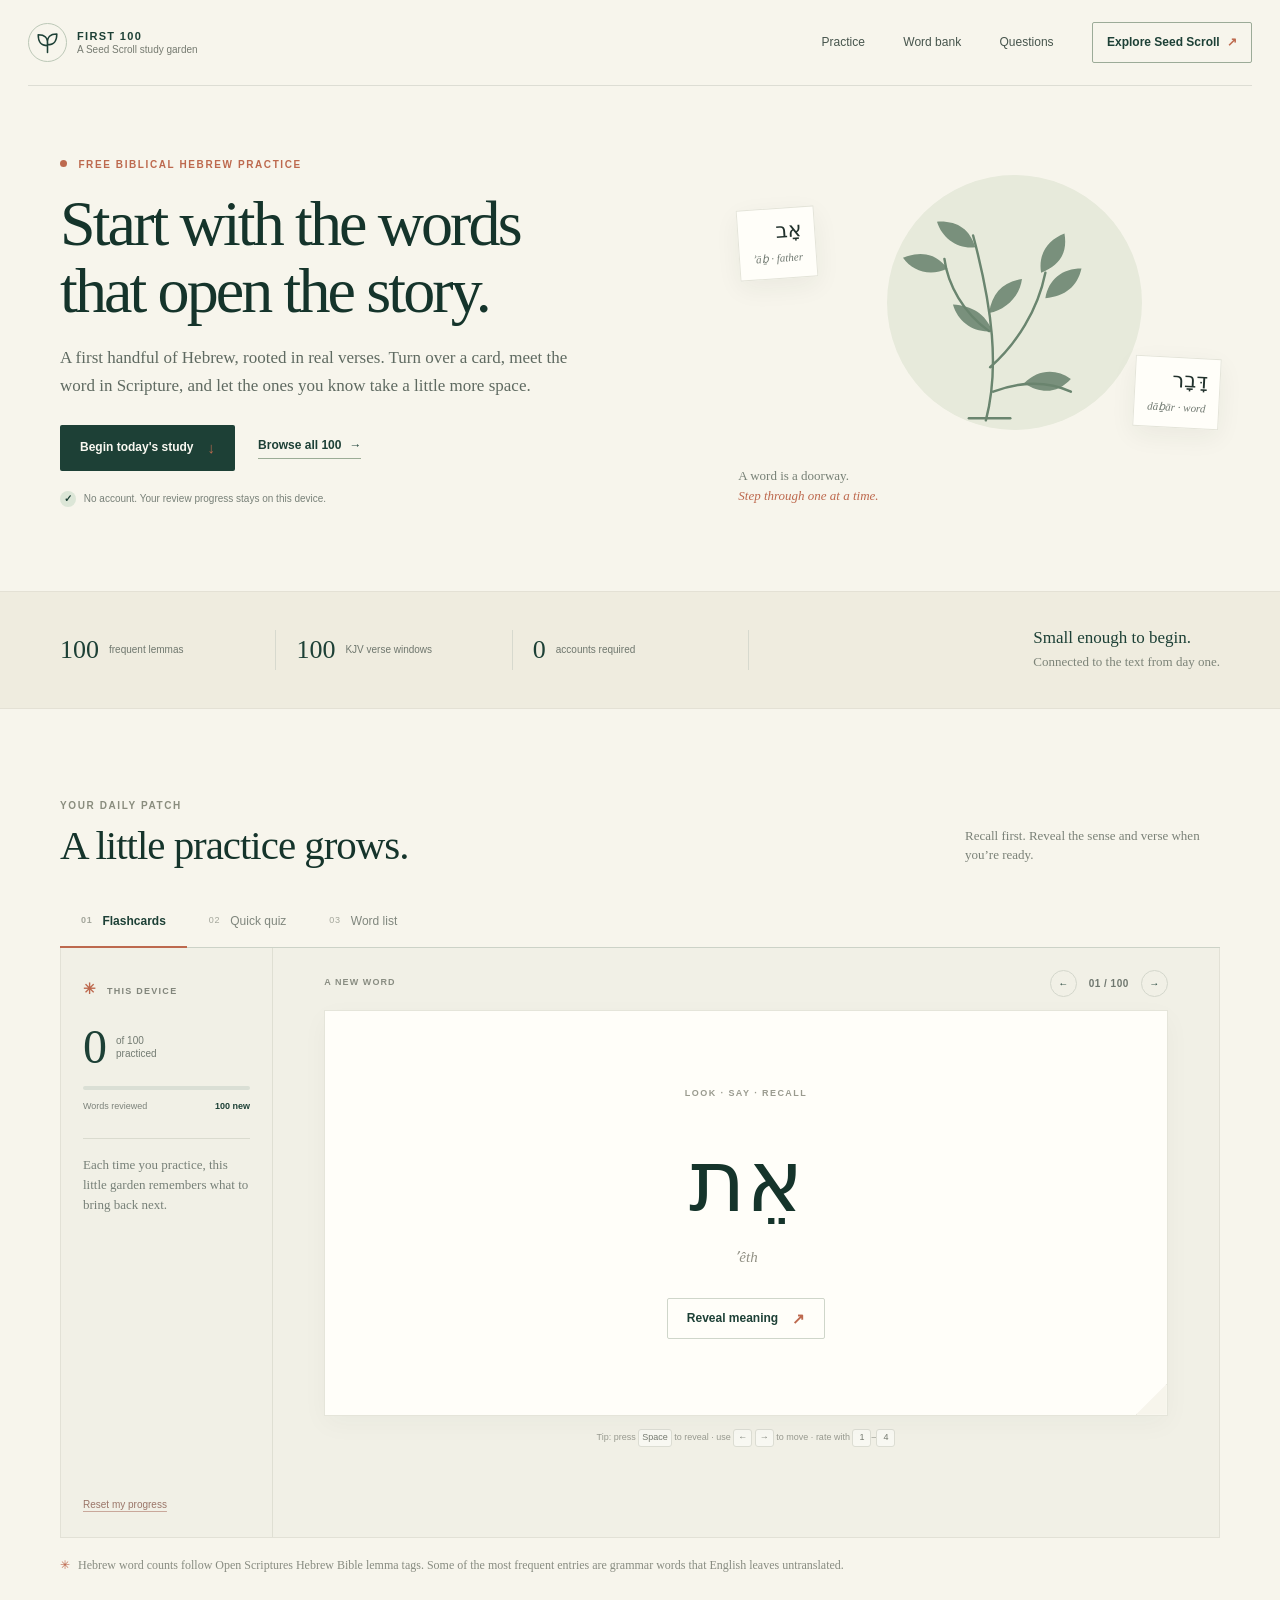
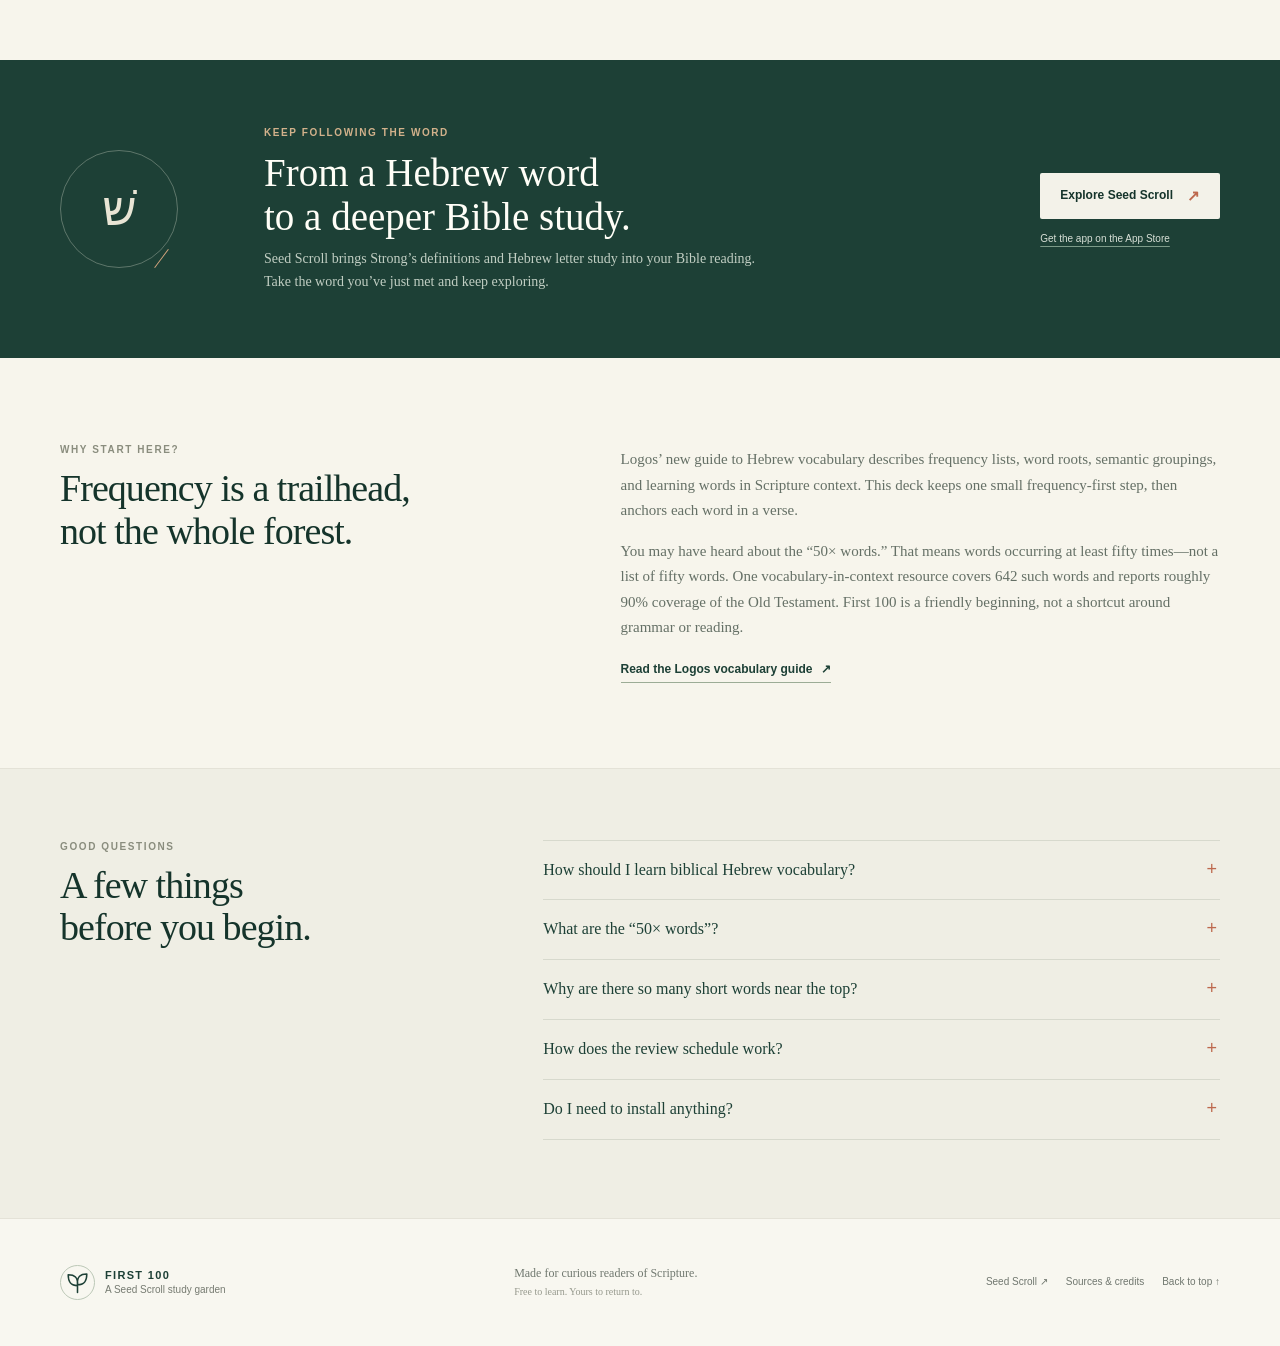
==== site/index.html @ 3b89c695 "Publish First 100 Hebrew vocabulary trainer" ====
<!doctype html>
<html lang="en">
  <head>
    <meta charset="utf-8">
    <meta name="viewport" content="width=device-width, initial-scale=1">
    <meta name="theme-color" content="#f7f5ec">
    <meta name="description" content="Learn the 100 most frequent biblical Hebrew lemmas with pointed Hebrew, transliteration, Strong's numbers, KJV examples, flashcards, and a free spaced-review trainer.">
    <meta property="og:type" content="website">
    <meta property="og:title" content="First 100 — Biblical Hebrew Vocabulary Trainer">
    <meta property="og:description" content="A small, free Hebrew vocabulary deck with real Scripture context and a gentle spaced-review rhythm.">
    <title>First 100 — Free Biblical Hebrew Vocabulary Trainer</title>
    <link rel="canonical" href="https://kristinejvargas-design.github.io/word-garden-hebrew-100/">
    <link rel="icon" href="data:image/svg+xml,%3Csvg xmlns='http://www.w3.org/2000/svg' viewBox='0 0 64 64'%3E%3Crect width='64' height='64' rx='18' fill='%231d4036'/%3E%3Cpath d='M32 49V25m0 8c-13 0-16-8-16-16 11 0 17 4 16 16Zm0 8c13 0 16-8 16-16-11 0-17 4-16 16Z' fill='none' stroke='%23f4ead3' stroke-linecap='round' stroke-linejoin='round' stroke-width='3'/%3E%3C/svg%3E">
    <link rel="stylesheet" href="styles.css">
    <script type="application/ld+json">
      {
        "@context": "https://schema.org",
        "@type": "WebApplication",
        "name": "First 100 Biblical Hebrew Vocabulary Trainer",
        "applicationCategory": "EducationalApplication",
        "operatingSystem": "Any",
        "isAccessibleForFree": true,
        "description": "A free study tool for the 100 most frequent biblical Hebrew lemmas, with flashcards, a quiz, and spaced repetition stored on the learner's device.",
        "offers": { "@type": "Offer", "price": "0", "priceCurrency": "USD" },
        "publisher": { "@type": "Organization", "name": "Seed Scroll", "url": "https://seedscroll.app" }
      }
    </script>
  </head>
  <body>
    <a class="skip-link" href="#practice">Skip to the trainer</a>
    <header class="site-header">
      <a class="brand" href="#top" aria-label="First 100 home">
        <span class="brand-mark" aria-hidden="true">
          <svg viewBox="0 0 40 40" fill="none"><path d="M20 33V17m0 7C10 24 8 18 8 10c8 0 13 3 12 14Zm0-1c10 0 12-6 12-14-8 0-13 3-12 14Z" stroke="currentColor" stroke-width="2" stroke-linecap="round" stroke-linejoin="round"/></svg>
        </span>
        <span class="brand-text"><strong>FIRST 100</strong><small>A Seed Scroll study garden</small></span>
      </a>
      <nav class="main-nav" aria-label="Main navigation">
        <a href="#practice">Practice</a>
        <a href="#wordbank">Word bank</a>
        <a href="#questions">Questions</a>
        <a class="nav-cta" href="https://seedscroll.app/?utm_source=hebrew-word-garden&amp;utm_medium=site&amp;utm_campaign=first-100" target="_blank" rel="noopener">Explore Seed Scroll <span aria-hidden="true">↗</span></a>
      </nav>
      <button class="menu-toggle" type="button" aria-expanded="false" aria-controls="mobile-menu" aria-label="Open menu">
        <span></span><span></span>
      </button>
      <nav class="mobile-menu" id="mobile-menu" aria-label="Mobile navigation" hidden>
        <a href="#practice">Practice</a><a href="#wordbank">Word bank</a><a href="#questions">Questions</a>
        <a href="https://seedscroll.app/?utm_source=hebrew-word-garden&amp;utm_medium=site&amp;utm_campaign=first-100" target="_blank" rel="noopener">Explore Seed Scroll ↗</a>
      </nav>
    </header>

    <main id="top">
      <section class="hero page-wrap" aria-labelledby="hero-title">
        <div class="hero-copy">
          <p class="eyebrow"><span class="eyebrow-dot"></span> FREE BIBLICAL HEBREW PRACTICE</p>
          <h1 id="hero-title">Start with the words<br class="desktop-break"> that open the story.</h1>
          <p class="hero-intro">A first handful of Hebrew, rooted in real verses. Turn over a card, meet the word in Scripture, and let the ones you know take a little more space.</p>
          <div class="hero-actions">
            <a class="button button-dark" href="#practice" id="start-practice">Begin today's study <span aria-hidden="true">↓</span></a>
            <a class="text-link" href="#wordbank">Browse all 100 <span aria-hidden="true">→</span></a>
          </div>
          <p class="local-note"><span class="local-check" aria-hidden="true">✓</span> No account. Your review progress stays on this device.</p>
        </div>
        <div class="hero-art" aria-hidden="true">
          <div class="art-sun"></div>
          <svg class="branch-svg" viewBox="0 0 240 250" fill="none">
            <path d="M117 227C130 177 123 121 105 53M121 177C146 155 166 123 173 88M120 143C96 126 81 99 78 75M124 200C149 190 176 190 197 200" stroke="currentColor" stroke-width="2.3" stroke-linecap="round"/>
            <path d="M107 64C91 66 76 56 71 40c19-1 31 7 36 24Zm-26 20c-16 8-33 3-42-10 17-7 31-4 42 10Zm39 42c16-3 29-16 31-32-18 3-28 13-31 32Zm49-38c-3-17 6-31 22-37 3 18-4 30-22 37Zm4 24c3-18 16-28 34-28-4 17-15 26-34 28Zm-50 31c-17 2-32-8-37-25 18 1 31 9 37 25Zm30 49c13-13 30-14 44-4-12 13-27 15-44 4Z" fill="currentColor" opacity=".88"/>
            <path d="M101 225h39" stroke="currentColor" stroke-width="2.3" stroke-linecap="round"/>
          </svg>
          <div class="art-word art-word-one"><span>אָב</span><small>ʾāḇ · father</small></div>
          <div class="art-word art-word-two"><span>דָּבָר</span><small>dāḇār · word</small></div>
          <div class="art-caption">A word is a doorway.<br><em>Step through one at a time.</em></div>
        </div>
      </section>

      <section class="promise-strip" aria-label="About this study set">
        <div class="promise-inner page-wrap">
          <div><strong>100</strong><span>frequent lemmas</span></div>
          <div><strong>100</strong><span>KJV verse windows</span></div>
          <div><strong>0</strong><span>accounts required</span></div>
          <p>Small enough to begin.<br><span>Connected to the text from day one.</span></p>
        </div>
      </section>

      <section class="practice-section page-wrap" id="practice" aria-labelledby="practice-heading">
        <div class="section-heading">
          <div>
            <p class="eyebrow eyebrow-muted">YOUR DAILY PATCH</p>
            <h2 id="practice-heading">A little practice grows.</h2>
          </div>
          <p class="section-aside">Recall first. Reveal the sense and verse when you’re ready.</p>
        </div>

        <div class="mode-tabs" id="wordbank" role="tablist" aria-label="Choose a practice mode">
          <button class="mode-tab is-active" id="tab-cards" type="button" role="tab" aria-selected="true" aria-controls="cards-view" data-view="cards-view"><span class="tab-number">01</span> Flashcards</button>
          <button class="mode-tab" id="tab-quiz" type="button" role="tab" aria-selected="false" aria-controls="quiz-view" data-view="quiz-view"><span class="tab-number">02</span> Quick quiz</button>
          <button class="mode-tab" id="tab-list" type="button" role="tab" aria-selected="false" aria-controls="list-view" data-view="list-view"><span class="tab-number">03</span> Word list</button>
        </div>

        <div class="practice-layout">
          <aside class="progress-rail" aria-label="Your study progress">
            <div class="rail-label"><span class="rail-icon" aria-hidden="true">✳</span> THIS DEVICE</div>
            <div class="progress-number"><strong id="known-count">0</strong><span>of 100<br>practiced</span></div>
            <div class="progress-track" role="progressbar" aria-label="Words practiced" aria-valuemin="0" aria-valuemax="100" aria-valuenow="0" id="progress-track"><span id="progress-fill"></span></div>
            <div class="progress-details"><span>Words reviewed</span><strong id="due-count">100 new</strong></div>
            <div class="rail-rule"></div>
            <p class="rail-copy">Each time you practice, this little garden remembers what to bring back next.</p>
            <button class="reset-link" id="reset-progress" type="button">Reset my progress</button>
          </aside>

          <div class="practice-content">
            <section id="cards-view" class="practice-view" role="tabpanel" aria-labelledby="tab-cards">
              <div class="card-topline">
                <span id="deck-label">YOUR FIRST WORD</span>
                <div class="card-pager"><button id="card-prev" type="button" aria-label="Previous word">←</button><span id="card-position">01 / 100</span><button id="card-next" type="button" aria-label="Next word">→</button></div>
              </div>
              <article class="flash-card" id="flash-card" aria-live="polite">
                <div class="card-front" id="card-front">
                  <p class="card-instruction">LOOK · SAY · RECALL</p>
                  <p class="hebrew-word" id="card-hebrew" lang="he" dir="rtl">אָב</p>
                  <p class="transliteration" id="card-transliteration">ʾāḇ</p>
                  <button class="button button-cream" id="reveal-card" type="button">Reveal meaning <span aria-hidden="true">↗</span></button>
                </div>
                <div class="card-back" id="card-back" hidden>
                  <p class="card-instruction">THE WORD IN A VERSE</p>
                  <p class="card-gloss" id="card-gloss"></p>
                  <div class="strong-line"><span id="card-strong"></span><span id="card-frequency"></span></div>
                  <blockquote class="verse-quote"><p id="card-verse"></p><cite id="card-reference"></cite></blockquote>
                  <a class="seed-link" id="word-seed-link" href="https://seedscroll.app/" target="_blank" rel="noopener">Study this word deeper in Seed Scroll <span aria-hidden="true">↗</span></a>
                </div>
                <span class="card-corner" aria-hidden="true"></span>
              </article>
              <div class="rating-row" id="rating-row" hidden aria-label="How well did you remember this word?">
                <button class="rating-button rating-again" type="button" data-rating="again"><strong>Again</strong><span>1 minute</span></button>
                <button class="rating-button" type="button" data-rating="hard"><strong>Hard</strong><span>1 day</span></button>
                <button class="rating-button" type="button" data-rating="good"><strong>Good</strong><span>3 days</span></button>
                <button class="rating-button rating-easy" type="button" data-rating="easy"><strong>Easy</strong><span>5 days</span></button>
              </div>
              <p class="keyboard-note">Tip: press <kbd>Space</kbd> to reveal · use <kbd>←</kbd> <kbd>→</kbd> to move · rate with <kbd>1</kbd>–<kbd>4</kbd></p>
            </section>

            <section id="quiz-view" class="practice-view quiz-view" role="tabpanel" aria-labelledby="tab-quiz" hidden>
              <div class="quiz-head"><p class="card-instruction">QUICK RECALL</p><span id="quiz-score">0 correct</span></div>
              <p class="quiz-prompt-label">Which Hebrew word matches?</p>
              <h3 class="quiz-prompt" id="quiz-prompt">Ready when you are.</h3>
              <div class="quiz-choices" id="quiz-choices"></div>
              <p class="quiz-feedback" id="quiz-feedback" aria-live="polite">Choose the Hebrew word that best matches the gloss.</p>
              <button class="button button-dark" id="next-question" type="button">Start the quiz <span aria-hidden="true">→</span></button>
            </section>

            <section id="list-view" class="practice-view list-view" role="tabpanel" aria-labelledby="tab-list" hidden>
              <div class="list-heading"><div><p class="card-instruction">THE WHOLE PATCH</p><h3>100 words, in order.</h3></div><span id="list-result-count">100 words</span></div>
              <label class="search-box"><span aria-hidden="true">⌕</span><span class="sr-only">Search words</span><input id="word-search" type="search" placeholder="Search Hebrew, transliteration, gloss, Strong’s…" autocomplete="off"></label>
              <div class="word-table-wrap"><table class="word-table"><thead><tr><th scope="col">#</th><th scope="col">Hebrew</th><th scope="col">Transliteration</th><th scope="col">Gloss</th><th scope="col">Count</th><th scope="col"><span class="sr-only">Study link</span></th></tr></thead><tbody id="word-rows"></tbody></table></div>
              <p class="table-note">Counts group pointed forms under their Strong’s lemma; attached Hebrew prefixes stay with the base word.</p>
            </section>
          </div>
        </div>
        <p class="notice-line"><span aria-hidden="true">✳</span> Hebrew word counts follow Open Scriptures Hebrew Bible lemma tags. Some of the most frequent entries are grammar words that English leaves untranslated.</p>
      </section>

      <section class="seed-bridge" aria-labelledby="seed-heading">
        <div class="seed-bridge-inner page-wrap">
          <div class="seed-bridge-mark" aria-hidden="true"><span>שׁ</span><i></i></div>
          <div class="seed-bridge-copy"><p class="eyebrow eyebrow-light">KEEP FOLLOWING THE WORD</p><h2 id="seed-heading">From a Hebrew word<br>to a deeper Bible study.</h2><p>Seed Scroll brings Strong’s definitions and Hebrew letter study into your Bible reading. Take the word you’ve just met and keep exploring.</p></div>
          <div class="seed-bridge-actions"><a class="button button-light" href="https://seedscroll.app/?utm_source=hebrew-word-garden&amp;utm_medium=bridge&amp;utm_campaign=first-100" target="_blank" rel="noopener">Explore Seed Scroll <span aria-hidden="true">↗</span></a><a class="store-link" href="https://apps.apple.com/us/app/seed-scroll-bible-study/id6759810895" target="_blank" rel="noopener">Get the app on the App Store</a></div>
        </div>
      </section>

      <section class="method-section page-wrap" aria-labelledby="method-heading">
        <div class="method-title"><p class="eyebrow eyebrow-muted">WHY START HERE?</p><h2 id="method-heading">Frequency is a trailhead,<br>not the whole forest.</h2></div>
        <div class="method-copy"><p>Logos’ new guide to Hebrew vocabulary describes frequency lists, word roots, semantic groupings, and learning words in Scripture context. This deck keeps one small frequency-first step, then anchors each word in a verse.</p><p>You may have heard about the “50× words.” That means words occurring at least fifty times—not a list of fifty words. One vocabulary-in-context resource covers 642 such words and reports roughly 90% coverage of the Old Testament. First 100 is a friendly beginning, not a shortcut around grammar or reading.</p><a class="text-link" href="https://www.logos.com/grow/nook-hebrew-vocabulary-books/" target="_blank" rel="noopener">Read the Logos vocabulary guide <span aria-hidden="true">↗</span></a></div>
      </section>

      <section class="faq-section" id="questions" aria-labelledby="faq-heading">
        <div class="page-wrap faq-inner">
          <div class="faq-intro"><p class="eyebrow eyebrow-muted">GOOD QUESTIONS</p><h2 id="faq-heading">A few things<br>before you begin.</h2></div>
          <div class="faq-list">
            <details><summary>How should I learn biblical Hebrew vocabulary?</summary><p>Use active recall: look at the pointed Hebrew, try to remember the meaning, then reveal it. Short, regular sessions and spaced review help words stick. Seeing a word in a verse also gives the gloss a place to live.</p></details>
            <details><summary>What are the “50× words”?</summary><p>It’s a frequency threshold: words appearing at least 50 times in the Hebrew Bible. Logos’ guide describes a vocabulary-in-context resource with 642 non-proper-name words at that threshold and reports about 90% coverage. This 100-word starter set is not the same list or coverage claim.</p></details>
            <details><summary>Why are there so many short words near the top?</summary><p>High-frequency lists include particles, pronouns, and conjunctions. Some Hebrew words have no single English equivalent, and Hebrew can attach short prefixes to a word. We group those forms with their base Strong’s lemma so the study set stays useful for reading.</p></details>
            <details><summary>How does the review schedule work?</summary><p>After revealing a card, choose Again, Hard, Good, or Easy. The next review is scheduled a little later each time. Your schedule is saved in this browser on this device; it is not sent to an account.</p></details>
            <details><summary>Do I need to install anything?</summary><p>No. The trainer runs in your browser and is free to use. A stable internet connection is needed the first time to load the vocabulary file; review progress stays local in your browser storage.</p></details>
          </div>
        </div>
      </section>
    </main>

    <footer class="site-footer">
      <div class="footer-inner page-wrap">
        <a class="brand footer-brand" href="#top"><span class="brand-mark" aria-hidden="true"><svg viewBox="0 0 40 40" fill="none"><path d="M20 33V17m0 7C10 24 8 18 8 10c8 0 13 3 12 14Zm0-1c10 0 12-6 12-14-8 0-13 3-12 14Z" stroke="currentColor" stroke-width="2" stroke-linecap="round" stroke-linejoin="round"/></svg></span><span class="brand-text"><strong>FIRST 100</strong><small>A Seed Scroll study garden</small></span></a>
        <p>Made for curious readers of Scripture.<br><span>Free to learn. Yours to return to.</span></p>
        <div class="footer-links"><a href="https://seedscroll.app/" target="_blank" rel="noopener">Seed Scroll ↗</a><a href="THIRD-PARTY-NOTICES.md">Sources &amp; credits</a><a href="#top">Back to top ↑</a></div>
      </div>
    </footer>
    <div class="sr-only" id="announcer" aria-live="polite"></div>
    <script src="app.js" defer></script>
  </body>
</html>
---- site/styles.css ----
:root {
  color-scheme: light;
  --paper: #f7f5ec;
  --paper-deep: #efecdf;
  --white: #fffef9;
  --ink: #21312c;
  --muted: #69736b;
  --forest: #1d4036;
  --forest-dark: #15342b;
  --sage: #dce6d7;
  --sage-deep: #b9cbb6;
  --clay: #bd694e;
  --line: #dcded2;
  --gold: #c99f56;
  --serif: Georgia, "Times New Roman", serif;
  --sans: -apple-system, BlinkMacSystemFont, "Segoe UI", sans-serif;
  --hebrew: "Noto Sans Hebrew", "Times New Roman", serif;
  --page-width: 1160px;
}

* { box-sizing: border-box; }
html { scroll-behavior: smooth; scroll-padding-top: 92px; }
body { margin: 0; background: var(--paper); color: var(--ink); font-family: var(--sans); font-size: 16px; line-height: 1.55; -webkit-font-smoothing: antialiased; }
button, input { font: inherit; }
button, a { -webkit-tap-highlight-color: transparent; }
a { color: inherit; }
button:focus-visible, a:focus-visible, input:focus-visible, summary:focus-visible { outline: 3px solid #b77b44; outline-offset: 3px; }
.page-wrap { width: min(var(--page-width), calc(100% - 56px)); margin-inline: auto; }
.sr-only { position: absolute; width: 1px; height: 1px; padding: 0; margin: -1px; overflow: hidden; clip: rect(0, 0, 0, 0); white-space: nowrap; border: 0; }
.skip-link { position: fixed; z-index: 20; top: 10px; left: 10px; transform: translateY(-150%); background: var(--forest); color: white; padding: 10px 14px; border-radius: 4px; }
.skip-link:focus { transform: translateY(0); }

.site-header { position: relative; z-index: 5; min-height: 86px; width: min(1320px, calc(100% - 56px)); margin-inline: auto; display: flex; align-items: center; justify-content: space-between; border-bottom: 1px solid rgba(33,49,44,.12); }
.brand { display: inline-flex; align-items: center; gap: 10px; text-decoration: none; }
.brand-mark { width: 39px; height: 39px; display: grid; place-items: center; border: 1px solid #bcc8b7; color: var(--forest); border-radius: 50%; }
.brand-mark svg { width: 31px; height: 31px; }
.brand-text { display: grid; gap: 0; line-height: 1.3; }
.brand-text strong { color: var(--forest); letter-spacing: .12em; font-size: 11px; }
.brand-text small { color: #767b71; font-size: 10px; }
.main-nav { display: flex; align-items: center; gap: clamp(18px, 3vw, 39px); }
.main-nav a { color: #47554d; font-size: 12px; text-decoration: none; }
.main-nav a:hover, .footer-links a:hover { color: var(--clay); }
.main-nav .nav-cta { color: var(--forest); border: 1px solid #9cab98; padding: 10px 14px; border-radius: 2px; font-weight: 600; }
.main-nav .nav-cta span { color: var(--clay); margin-left: 4px; }
.menu-toggle, .mobile-menu { display: none; }

.hero { min-height: 505px; display: grid; grid-template-columns: 1.08fr .92fr; align-items: center; gap: 34px; padding-block: 56px 68px; }
.hero-copy { max-width: 600px; padding-block: 10px; }
.eyebrow { margin: 0 0 19px; color: var(--clay); font-size: 10px; font-weight: 700; letter-spacing: .16em; line-height: 1.4; }
.eyebrow-dot { width: 7px; height: 7px; display: inline-block; margin-right: 7px; border-radius: 50%; background: var(--clay); vertical-align: 1px; }
h1, h2, h3, p { margin-top: 0; }
.hero h1 { max-width: 660px; margin: 0 0 19px; color: var(--forest-dark); font-family: var(--serif); font-size: clamp(43px, 5vw, 64px); font-weight: 400; letter-spacing: -.045em; line-height: 1.04; }
.hero-intro { max-width: 510px; margin-bottom: 25px; color: #5f6a61; font-family: var(--serif); font-size: 17px; line-height: 1.65; }
.hero-actions { display: flex; align-items: center; gap: 23px; }
.button { min-height: 46px; display: inline-flex; align-items: center; justify-content: center; gap: 14px; padding: 0 19px; border: 1px solid transparent; border-radius: 2px; text-decoration: none; cursor: pointer; font-size: 12px; font-weight: 650; transition: background-color 150ms ease, color 150ms ease, border-color 150ms ease, transform 150ms ease; }
.button:hover { transform: translateY(-1px); }
.button-dark { color: #f9f8f1; background: var(--forest); }
.button-dark:hover { background: #285647; }
.button-cream { min-height: 41px; color: var(--forest); background: var(--white); border-color: #cfd6ca; }
.button-cream:hover { background: #f2f4ec; }
.button-light { color: var(--forest-dark); background: #f3f2e9; }
.button-light:hover { background: #fffef8; }
.button span { color: var(--clay); font-size: 15px; }
.text-link { display: inline-flex; align-items: center; gap: 8px; color: var(--forest); font-size: 12px; font-weight: 650; text-decoration: none; border-bottom: 1px solid #9cac96; padding-bottom: 3px; }
.text-link:hover { color: var(--clay); border-color: var(--clay); }
.local-note { margin: 20px 0 0; color: #788078; font-size: 10px; }
.local-check { display: inline-grid; width: 16px; height: 16px; place-items: center; margin-right: 5px; border-radius: 50%; background: #dce6d7; color: var(--forest); font-size: 10px; font-weight: 800; }
.hero-art { position: relative; min-height: 354px; isolation: isolate; display: grid; place-items: center; color: #6a856f; }
.art-sun { position: absolute; z-index: -1; top: 19px; right: 15%; width: 255px; height: 255px; border-radius: 50%; background: #e7eadb; }
.branch-svg { position: absolute; top: 21px; left: 50%; width: 255px; height: 270px; transform: translateX(-39%); }
.art-word { position: absolute; z-index: 1; padding: 9px 13px 8px; color: var(--ink); background: var(--white); border: 1px solid #e4e4d9; box-shadow: 0 8px 26px rgba(34,52,42,.06); }
.art-word span { display: block; direction: rtl; font-family: var(--hebrew); font-size: 21px; line-height: 1.3; }
.art-word small { color: #707971; font-family: var(--serif); font-size: 11px; font-style: italic; }
.art-word-one { top: 52px; left: 7%; transform: rotate(-4deg); }
.art-word-two { right: 0; bottom: 81px; transform: rotate(3deg); }
.art-caption { position: absolute; bottom: 3px; left: 7%; color: #778076; font-family: var(--serif); font-size: 13px; line-height: 1.55; }
.art-caption em { color: var(--clay); }

.promise-strip { background: var(--paper-deep); border-block: 1px solid #e4e1d5; }
.promise-inner { min-height: 116px; display: grid; grid-template-columns: repeat(3, minmax(110px, .6fr)) 1.25fr; align-items: center; gap: 20px; }
.promise-inner > div { display: flex; align-items: center; gap: 10px; border-right: 1px solid #d7d9ce; }
.promise-inner > div strong { color: var(--forest); font-family: var(--serif); font-size: 26px; font-weight: 400; }
.promise-inner > div span { max-width: 88px; color: #6f776e; font-size: 10px; line-height: 1.3; }
.promise-inner > p { margin: 0; justify-self: end; color: var(--forest); font-family: var(--serif); font-size: 17px; line-height: 1.35; }
.promise-inner > p span { color: #7c8378; font-size: 13px; }

.practice-section { padding-block: 90px 86px; scroll-margin-top: 24px; }
.section-heading { display: flex; align-items: end; justify-content: space-between; gap: 24px; margin-bottom: 27px; }
.eyebrow-muted { margin-bottom: 10px; color: #8a8d7e; }
.section-heading h2, .method-title h2, .faq-intro h2 { margin: 0; color: var(--forest-dark); font-family: var(--serif); font-size: clamp(30px, 3.2vw, 41px); font-weight: 400; letter-spacing: -.025em; line-height: 1.12; }
.section-aside { max-width: 255px; margin-bottom: 4px; color: #7a8177; font-family: var(--serif); font-size: 13px; line-height: 1.5; }
.mode-tabs { display: flex; gap: 1px; border-bottom: 1px solid #ccd2c7; }
.mode-tab { position: relative; min-height: 51px; display: inline-flex; align-items: center; gap: 10px; padding: 0 21px; border: 0; background: transparent; color: #80877e; cursor: pointer; font-size: 12px; }
.mode-tab::after { position: absolute; right: 0; bottom: -1px; left: 0; height: 2px; content: ""; background: transparent; }
.mode-tab:hover { color: var(--forest); }
.mode-tab.is-active { color: var(--forest); font-weight: 700; }
.mode-tab.is-active::after { background: var(--clay); }
.tab-number { color: #a3a69b; font-size: 9px; letter-spacing: .08em; }
.practice-layout { min-height: 590px; display: grid; grid-template-columns: 212px 1fr; background: #f1f0e6; border: 1px solid #e2e1d6; border-top: 0; }
.progress-rail { display: flex; flex-direction: column; align-items: flex-start; padding: 29px 22px 24px; border-right: 1px solid #dfdfd3; }
.rail-label { color: #82867c; font-size: 9px; font-weight: 700; letter-spacing: .14em; }
.rail-icon { margin-right: 6px; color: var(--clay); font-size: 15px; }
.progress-number { display: flex; align-items: center; gap: 9px; margin: 23px 0 15px; }
.progress-number strong { color: var(--forest); font-family: var(--serif); font-size: 48px; font-weight: 400; line-height: 1; }
.progress-number span { color: #737b72; font-size: 10px; line-height: 1.35; }
.progress-track { width: 100%; height: 4px; overflow: hidden; border-radius: 4px; background: #dadfd5; }
.progress-track span { width: 0; height: 100%; display: block; background: var(--clay); transition: width 250ms ease; }
.progress-details { width: 100%; display: flex; justify-content: space-between; gap: 6px; margin-top: 10px; color: #7c827a; font-size: 9px; }
.progress-details strong { color: var(--forest); font-size: 9px; font-weight: 650; }
.rail-rule { width: 100%; margin: 24px 0 16px; border-top: 1px solid #dadbcf; }
.rail-copy { margin: 0 0 20px; color: #778078; font-family: var(--serif); font-size: 13px; line-height: 1.55; }
.reset-link { margin-top: auto; padding: 0; border: 0; background: none; color: #9a7568; cursor: pointer; font-size: 10px; text-decoration: underline; text-decoration-color: #c9a89b; text-underline-offset: 3px; }
.reset-link:hover { color: #804c3c; }
.practice-content { min-width: 0; padding: 22px clamp(20px, 4vw, 52px) 31px; }
.card-topline { display: flex; align-items: center; justify-content: space-between; margin-bottom: 13px; color: #898d82; font-size: 9px; font-weight: 700; letter-spacing: .12em; }
.card-pager { display: flex; align-items: center; gap: 12px; color: #6f776f; font-size: 10px; letter-spacing: .05em; }
.card-pager button { width: 27px; height: 27px; border: 1px solid #d4d7cc; border-radius: 50%; background: transparent; color: var(--forest); cursor: pointer; }
.card-pager button:hover { background: var(--white); }
.flash-card { position: relative; min-height: 406px; overflow: hidden; display: grid; place-items: center; background: var(--white); border: 1px solid #e5e5da; box-shadow: 0 8px 25px rgba(42,53,43,.035); }
.card-front, .card-back { width: 100%; padding: 35px clamp(18px, 4vw, 54px); text-align: center; }
.card-front { display: grid; justify-items: center; align-content: center; min-height: 404px; }
.card-instruction { margin: 0 0 21px; color: #9a9b8f; font-size: 9px; font-weight: 700; letter-spacing: .16em; }
.hebrew-word { margin: 0 0 4px; color: var(--forest-dark); font-family: var(--hebrew); font-size: clamp(58px, 8vw, 86px); font-weight: 400; line-height: 1.4; }
.transliteration { margin: 0 0 28px; color: #929185; font-family: var(--serif); font-size: 15px; font-style: italic; }
.card-corner { position: absolute; right: 0; bottom: 0; width: 31px; height: 31px; border-top: 1px solid #e5e5da; border-left: 1px solid #e5e5da; background: var(--paper); clip-path: polygon(100% 0, 100% 100%, 0 100%); }
.card-back { max-width: 700px; margin-inline: auto; }
.card-back .card-instruction { margin-bottom: 8px; }
.card-gloss { max-width: 610px; margin: 0 auto 10px; color: var(--forest); font-family: var(--serif); font-size: clamp(22px, 2.5vw, 29px); line-height: 1.35; }
.strong-line { display: flex; align-items: center; justify-content: center; gap: 8px 14px; flex-wrap: wrap; margin-bottom: 18px; color: #868a80; font-size: 9px; }
.strong-line span:first-child { padding: 3px 8px; border-radius: 12px; color: var(--forest); background: #ebeee5; font-weight: 700; letter-spacing: .04em; }
.verse-quote { max-width: 560px; margin: 0 auto 16px; padding: 12px 17px 11px; border-left: 2px solid #c9a064; background: #f8f7f0; text-align: left; }
.verse-quote p { margin: 0 0 5px; color: #58645a; font-family: var(--serif); font-size: 13px; line-height: 1.55; }
.verse-quote cite { color: #8b8e82; font-size: 9px; font-style: normal; letter-spacing: .05em; text-transform: uppercase; }
.seed-link { display: inline-flex; align-items: center; gap: 7px; color: var(--forest); font-size: 10px; font-weight: 700; text-decoration-color: #9dab95; text-underline-offset: 4px; }
.seed-link span { color: var(--clay); font-size: 13px; }
.rating-row { display: grid; grid-template-columns: repeat(4, 1fr); gap: 8px; margin-top: 11px; }
.rating-button { min-height: 50px; display: flex; flex-direction: column; align-items: center; justify-content: center; gap: 0; border: 1px solid #d7dbd0; background: #f9f8f0; color: var(--forest); cursor: pointer; }
.rating-button:hover { background: white; border-color: #97ac99; }
.rating-button strong { font-size: 11px; }
.rating-button span { color: #82877c; font-size: 8px; }
.rating-again strong { color: #a45942; }
.rating-easy { border-color: #a9b8a4; }
.keyboard-note { margin: 13px 0 0; color: #989a90; text-align: center; font-size: 9px; }
kbd { display: inline-block; min-width: 19px; padding: 1px 3px; border: 1px solid #dcddd3; border-radius: 3px; background: #f8f8f2; color: #767b71; font: inherit; text-align: center; }
.practice-view[hidden], [hidden] { display: none !important; }
.notice-line { margin: 18px 0 0; color: #888c81; font-family: var(--serif); font-size: 12px; }
.notice-line span { margin-right: 5px; color: var(--clay); }

.quiz-view, .list-view { min-height: 520px; padding-top: 25px; }
.quiz-head, .list-heading { display: flex; align-items: center; justify-content: space-between; }
.quiz-head .card-instruction, .list-heading .card-instruction { margin: 0; }
.quiz-head > span, .list-heading > span { color: #8d9085; font-size: 10px; }
.quiz-prompt-label { margin: 44px 0 4px; color: #8e9186; font-size: 10px; text-align: center; }
.quiz-prompt { margin: 0 0 27px; color: var(--forest); font-family: var(--serif); font-size: clamp(27px, 3vw, 35px); font-weight: 400; text-align: center; }
.quiz-choices { max-width: 680px; display: grid; grid-template-columns: repeat(2, 1fr); gap: 9px; margin: 0 auto 14px; }
.quiz-choice { min-height: 63px; display: flex; align-items: center; justify-content: center; gap: 8px; border: 1px solid #dadfd5; background: var(--white); color: var(--forest); cursor: pointer; }
.quiz-choice:hover:not(:disabled) { border-color: #9cac96; background: #fafbf5; }
.quiz-choice .choice-hebrew { font-family: var(--hebrew); font-size: 25px; }
.quiz-choice .choice-translit { color: #878b81; font-family: var(--serif); font-size: 11px; font-style: italic; }
.quiz-choice.is-correct { border-color: #709273; background: #e9f0e5; }
.quiz-choice.is-wrong { border-color: #cf8e79; background: #f8eae4; }
.quiz-choice:disabled { cursor: default; }
.quiz-feedback { min-height: 24px; margin: 0 0 11px; color: #7b8278; font-size: 11px; text-align: center; }
.quiz-feedback.is-right { color: #3d7250; }
.quiz-feedback.is-wrong-text { color: #9b5944; }
.quiz-view > .button { display: flex; margin: 0 auto; }
.list-heading { margin-bottom: 18px; }
.list-heading h3 { margin: 4px 0 0; color: var(--forest); font-family: var(--serif); font-size: 26px; font-weight: 400; }
.search-box { height: 41px; display: flex; align-items: center; gap: 9px; margin-bottom: 14px; padding-inline: 12px; border: 1px solid #d8ddd2; background: var(--white); color: #8b8e83; }
.search-box > span:first-child { font-size: 20px; line-height: 1; }
.search-box input { width: 100%; border: 0; outline: none; background: transparent; color: var(--ink); font-size: 11px; }
.search-box input::placeholder { color: #a0a399; }
.word-table-wrap { max-height: 400px; overflow: auto; border: 1px solid #e0e1d7; background: var(--white); }
.word-table { width: 100%; border-collapse: collapse; font-size: 10px; }
.word-table th { position: sticky; top: 0; z-index: 1; padding: 9px 9px; background: #f0f1e8; color: #7b8177; text-align: left; font-size: 8px; font-weight: 700; letter-spacing: .08em; text-transform: uppercase; }
.word-table td { padding: 9px; border-top: 1px solid #eeeee5; color: #626c63; vertical-align: middle; }
.word-table tbody tr:hover { background: #fbfbf5; }
.word-table .table-hebrew { color: var(--forest); font-family: var(--hebrew); font-size: 19px; line-height: 1.4; }
.word-table .table-rank { color: #a2a297; font-size: 9px; }
.word-table .table-strong { color: #798075; font-size: 9px; }
.word-table .table-count { white-space: nowrap; }
.word-table .table-study { color: var(--forest); font-weight: 700; text-decoration: none; white-space: nowrap; }
.word-table .table-study:hover { color: var(--clay); }
.table-note { margin: 11px 0 0; color: #898d82; font-family: var(--serif); font-size: 11px; }

.seed-bridge { color: #f6f4ea; background: var(--forest); }
.seed-bridge-inner { min-height: 298px; display: grid; grid-template-columns: 140px 1fr auto; align-items: center; gap: clamp(25px, 5vw, 65px); padding-block: 48px; }
.seed-bridge-mark { position: relative; width: 118px; height: 118px; display: grid; place-items: center; border: 1px solid rgba(242,240,225,.3); border-radius: 50%; color: #e9e5d5; }
.seed-bridge-mark span { font-family: var(--hebrew); font-size: 49px; }
.seed-bridge-mark i { position: absolute; right: 4px; bottom: 8px; width: 23px; height: 1px; background: #d4a47e; transform: rotate(-53deg); }
.eyebrow-light { margin-bottom: 11px; color: #d2b18b; }
.seed-bridge h2 { margin: 0 0 10px; color: #fffef7; font-family: var(--serif); font-size: clamp(30px, 3.2vw, 39px); font-weight: 400; line-height: 1.12; }
.seed-bridge-copy > p:last-child { max-width: 500px; margin: 0; color: #c1cec3; font-family: var(--serif); font-size: 14px; line-height: 1.6; }
.seed-bridge-actions { display: grid; justify-items: start; gap: 12px; }
.store-link { color: #d7dfd6; font-size: 10px; text-decoration-color: #7c9b89; text-underline-offset: 4px; }
.store-link:hover { color: white; }

.method-section { display: grid; grid-template-columns: .9fr 1.1fr; gap: 70px; padding-block: 85px; }
.method-title h2 { font-size: clamp(29px, 3vw, 38px); }
.method-copy { max-width: 610px; padding-top: 4px; }
.method-copy p { color: #657066; font-family: var(--serif); font-size: 15px; line-height: 1.7; }
.method-copy .text-link { margin-top: 3px; }
.faq-section { padding-block: 71px 78px; background: #efeee4; border-block: 1px solid #e4e2d7; }
.faq-inner { display: grid; grid-template-columns: .72fr 1.28fr; gap: clamp(35px, 8vw, 120px); }
.faq-intro h2 { font-size: clamp(29px, 3vw, 38px); }
.faq-list details { border-top: 1px solid #d7d9cd; }
.faq-list details:last-child { border-bottom: 1px solid #d7d9cd; }
.faq-list summary { position: relative; padding: 17px 30px 17px 0; color: var(--forest); cursor: pointer; font-family: var(--serif); font-size: 16px; list-style: none; }
.faq-list summary::-webkit-details-marker { display: none; }
.faq-list summary::after { position: absolute; right: 3px; top: 15px; color: var(--clay); content: "+"; font-family: var(--sans); font-size: 18px; font-weight: 300; }
.faq-list details[open] summary::after { content: "−"; }
.faq-list details p { max-width: 640px; margin: -3px 25px 18px 0; color: #737b72; font-size: 12px; line-height: 1.7; }

.site-footer { background: #f8f7f0; }
.footer-inner { min-height: 127px; display: flex; align-items: center; justify-content: space-between; gap: 25px; }
.footer-brand .brand-mark { width: 35px; height: 35px; }
.footer-inner > p { margin: 0; color: #70786f; font-family: var(--serif); font-size: 12px; line-height: 1.5; }
.footer-inner > p span { color: #96998d; font-size: 10px; }
.footer-links { display: flex; flex-wrap: wrap; gap: 18px; }
.footer-links a { color: #70776f; font-size: 10px; text-decoration: none; }
.source-page { max-width: 840px; min-height: 72vh; padding-block: 76px 86px; }
.source-page h1 { margin: 0 0 14px; color: var(--forest-dark); font-family: var(--serif); font-size: clamp(42px, 6vw, 59px); font-weight: 400; letter-spacing: -.04em; }
.source-page h2 { margin: 36px 0 12px; color: var(--forest); font-family: var(--serif); font-size: 25px; font-weight: 400; }
.source-lede { max-width: 660px; color: #657066; font-family: var(--serif); font-size: 18px; }
.source-method, .source-list { padding: 1px 0 19px; border-bottom: 1px solid var(--line); }
.source-page li, .source-note { margin-bottom: 12px; color: #647066; font-size: 13px; line-height: 1.7; }
.source-page a:not(.text-link) { color: var(--forest); text-decoration-color: #a8b5a2; text-underline-offset: 3px; }
.source-page a:hover { color: var(--clay); }
.source-note { margin: 25px 0; padding: 15px 17px; border-left: 2px solid var(--gold); background: #f0efe5; font-family: var(--serif); }
.source-page > .text-link { margin-top: 12px; }

@media (max-width: 760px) {
  .page-wrap { width: min(100% - 36px, var(--page-width)); }
  .site-header { width: calc(100% - 36px); min-height: 72px; }
  .main-nav { display: none; }
  .menu-toggle { width: 40px; height: 40px; display: grid; align-content: center; justify-items: center; gap: 5px; border: 1px solid #d2d8cc; border-radius: 50%; background: transparent; color: var(--forest); cursor: pointer; }
  .menu-toggle span { width: 15px; border-top: 1px solid currentColor; }
  .mobile-menu:not([hidden]) { position: absolute; top: 62px; right: 0; width: min(250px, calc(100vw - 36px)); display: grid; padding: 9px 15px; border: 1px solid #d8ddd2; background: var(--white); box-shadow: 0 12px 32px rgba(32,49,41,.12); }
  .mobile-menu a { padding: 11px 4px; border-bottom: 1px solid #eff0e8; color: var(--forest); font-size: 12px; text-decoration: none; }
  .mobile-menu a:last-child { border-bottom: 0; color: var(--clay); font-weight: 650; }
  .hero { min-height: auto; grid-template-columns: 1fr; gap: 3px; padding-block: 56px 36px; }
  .hero-copy { padding: 0; }
  .hero h1 { font-size: clamp(43px, 11vw, 58px); }
  .hero-intro { max-width: 540px; font-size: 16px; }
  .hero-art { min-height: 267px; max-width: 400px; width: 100%; justify-self: center; }
  .art-sun { top: 2px; right: 18%; width: 210px; height: 210px; }
  .branch-svg { top: 0; width: 217px; height: 230px; }
  .art-word-one { top: 29px; left: 6%; }
  .art-word-two { right: 2%; bottom: 63px; }
  .art-caption { bottom: 0; left: 5%; font-size: 12px; }
  .promise-inner { grid-template-columns: repeat(3, 1fr); gap: 8px; min-height: 122px; }
  .promise-inner > div { gap: 6px; }
  .promise-inner > div strong { font-size: 23px; }
  .promise-inner > div span { font-size: 8px; }
  .promise-inner > p { grid-column: 1 / -1; justify-self: start; display: none; }
  .practice-section { padding-block: 66px 62px; }
  .section-heading { align-items: start; flex-direction: column; gap: 10px; margin-bottom: 19px; }
  .section-heading h2 { font-size: 34px; }
  .section-aside { max-width: none; font-size: 12px; }
  .mode-tabs { overflow-x: auto; }
  .mode-tab { min-width: max-content; min-height: 48px; padding-inline: 13px; font-size: 11px; }
  .practice-layout { grid-template-columns: 1fr; min-height: 0; }
  .progress-rail { display: grid; grid-template-columns: auto 1fr auto; align-items: center; gap: 8px 11px; padding: 12px 15px; border-right: 0; border-bottom: 1px solid #dfdfd3; }
  .rail-label { grid-column: 1; }
  .progress-number { grid-column: 2; grid-row: 1; margin: 0; }
  .progress-number strong { font-size: 26px; }
  .progress-number span { font-size: 8px; }
  .progress-track { grid-column: 1 / -1; grid-row: 2; }
  .progress-details { grid-column: 1 / -1; grid-row: 3; margin: -1px 0 0; }
  .rail-rule, .rail-copy { display: none; }
  .reset-link { grid-column: 3; grid-row: 1; margin: 0; font-size: 9px; }
  .practice-content { padding: 15px 13px 23px; }
  .card-topline { margin-bottom: 9px; }
  .flash-card { min-height: 362px; }
  .card-front { min-height: 360px; padding: 25px 15px; }
  .card-back { padding: 25px 16px; }
  .hebrew-word { font-size: clamp(58px, 15vw, 76px); }
  .verse-quote { padding: 10px 12px; }
  .verse-quote p { font-size: 12px; }
  .rating-row { gap: 5px; }
  .rating-button { min-height: 47px; }
  .rating-button strong { font-size: 10px; }
  .rating-button span { font-size: 7px; }
  .keyboard-note { font-size: 8px; }
  .quiz-view, .list-view { min-height: 460px; padding: 18px 5px 9px; }
  .quiz-prompt-label { margin-top: 36px; }
  .quiz-choices { gap: 6px; }
  .quiz-choice { min-height: 58px; flex-direction: column; gap: 0; }
  .quiz-choice .choice-hebrew { font-size: 22px; }
  .quiz-choice .choice-translit { font-size: 9px; }
  .list-heading h3 { font-size: 23px; }
  .word-table-wrap { max-height: 370px; }
  .word-table th { padding: 8px 6px; font-size: 7px; }
  .word-table td { padding: 8px 6px; font-size: 9px; }
  .word-table th:nth-child(3), .word-table td:nth-child(3) { display: none; }
  .word-table .table-hebrew { font-size: 17px; }
  .word-table .table-study { font-size: 8px; }
  .seed-bridge-inner { min-height: 0; grid-template-columns: 58px 1fr; gap: 17px; padding-block: 39px; }
  .seed-bridge-mark { width: 55px; height: 55px; }
  .seed-bridge-mark span { font-size: 25px; }
  .seed-bridge-mark i { right: -2px; bottom: 5px; }
  .seed-bridge-copy .eyebrow { font-size: 8px; }
  .seed-bridge h2 { font-size: 29px; }
  .seed-bridge-copy > p:last-child { font-size: 12px; }
  .seed-bridge-actions { grid-column: 2; display: flex; align-items: center; flex-wrap: wrap; gap: 12px; }
  .seed-bridge-actions .button { min-height: 42px; }
  .store-link { font-size: 9px; }
  .method-section { grid-template-columns: 1fr; gap: 21px; padding-block: 61px; }
  .method-title h2 { font-size: 34px; }
  .method-copy p { font-size: 14px; }
  .faq-section { padding-block: 58px; }
  .faq-inner { grid-template-columns: 1fr; gap: 26px; }
  .faq-intro h2 { font-size: 34px; }
  .faq-list summary { font-size: 15px; }
  .faq-list details p { font-size: 11px; }
  .footer-inner { min-height: 0; align-items: flex-start; flex-wrap: wrap; padding-block: 24px; }
  .footer-inner > p { display: none; }
  .footer-links { width: 100%; justify-content: space-between; gap: 8px; padding-top: 14px; border-top: 1px solid #e7e7de; }
}

@media (max-width: 380px) {
  .page-wrap { width: calc(100% - 28px); }
  .site-header { width: calc(100% - 28px); }
  .hero h1 { font-size: 41px; }
  .hero-actions { gap: 15px; }
  .hero-actions .button { padding-inline: 13px; font-size: 11px; }
  .promise-inner { gap: 4px; }
  .promise-inner > div strong { font-size: 20px; }
  .promise-inner > div span { font-size: 7px; }
  .practice-content { padding-inline: 9px; }
  .card-back { padding-inline: 11px; }
  .rating-row { grid-template-columns: repeat(2, 1fr); }
}

@media (prefers-reduced-motion: reduce) {
  *, *::before, *::after { scroll-behavior: auto !important; animation-duration: .01ms !important; animation-iteration-count: 1 !important; transition-duration: .01ms !important; }
}
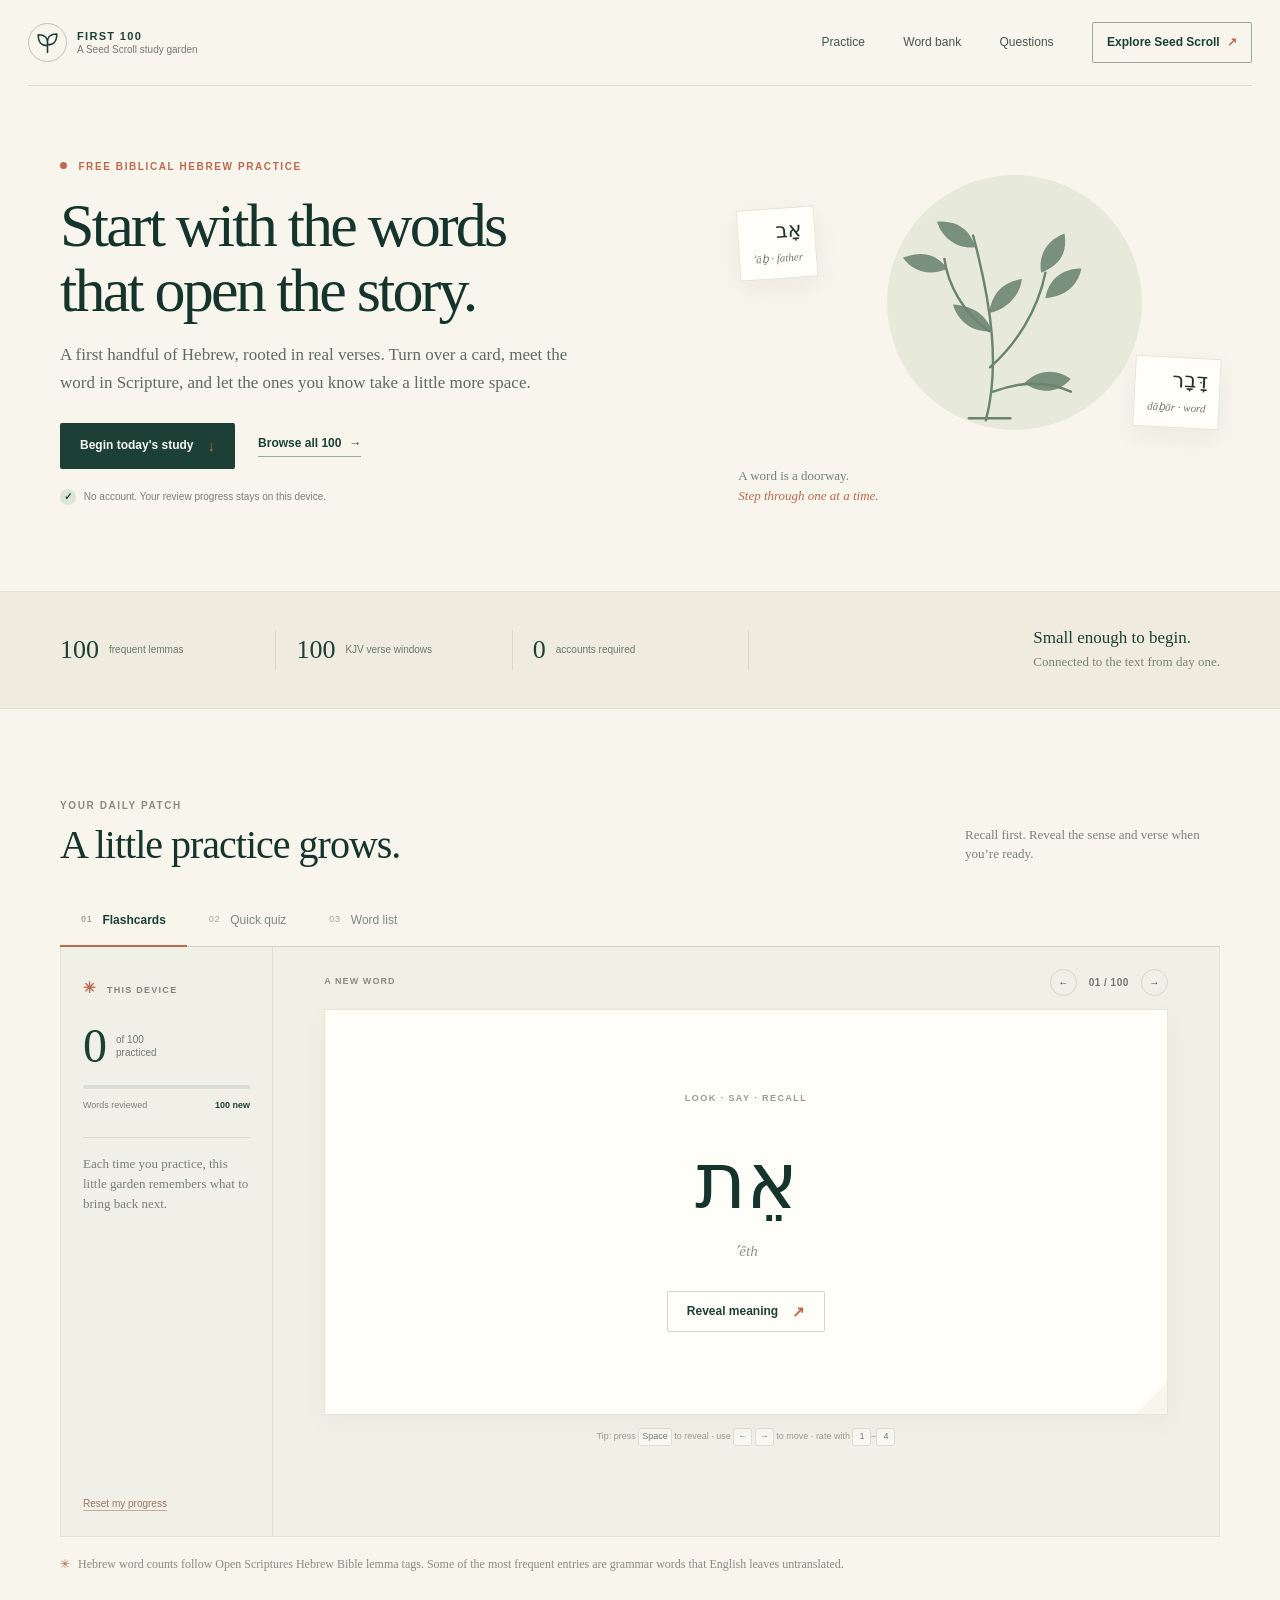
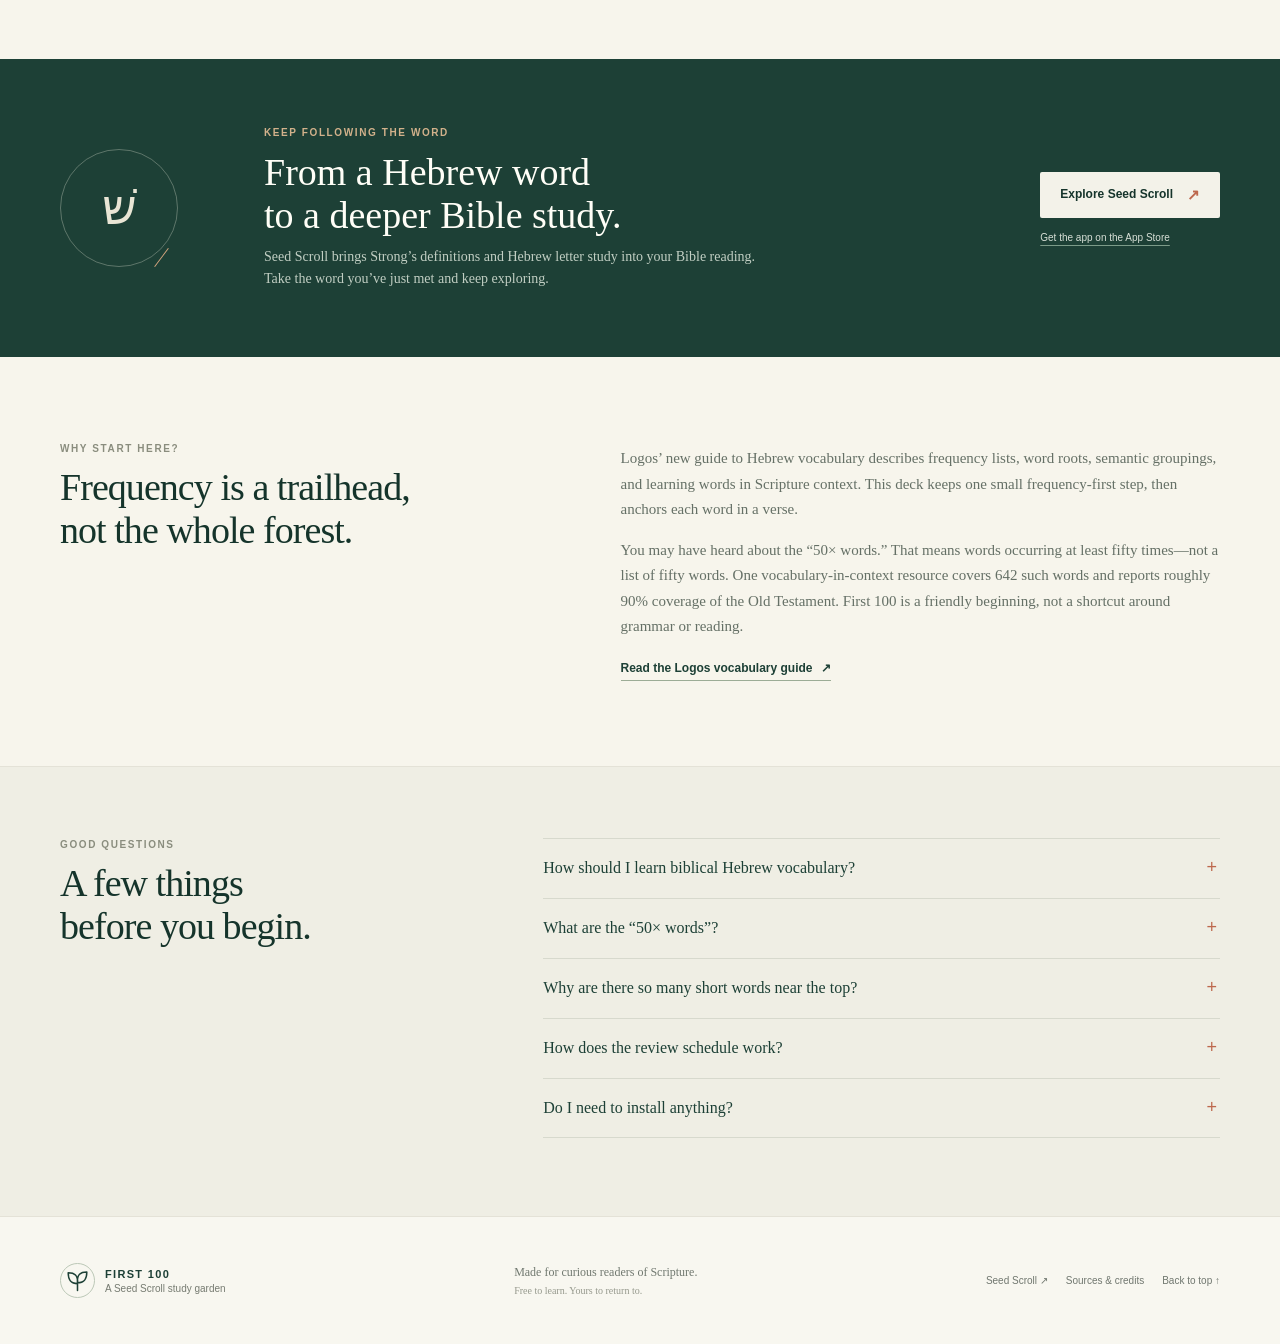
==== commit 2eb5a2c1: "Polish mobile layout and SEO metadata" ====
--- a/site/index.html
+++ b/site/index.html
@@ -23,6 +23,19 @@
         "description": "A free study tool for the 100 most frequent biblical Hebrew lemmas, with flashcards, a quiz, and spaced repetition stored on the learner's device.",
         "offers": { "@type": "Offer", "price": "0", "priceCurrency": "USD" },
         "publisher": { "@type": "Organization", "name": "Seed Scroll", "url": "https://seedscroll.app" }
+      }
+    </script>
+    <script type="application/ld+json">
+      {
+        "@context": "https://schema.org",
+        "@type": "FAQPage",
+        "mainEntity": [
+          { "@type": "Question", "name": "How should I learn biblical Hebrew vocabulary?", "acceptedAnswer": { "@type": "Answer", "text": "Use active recall: look at the pointed Hebrew, try to remember the meaning, then reveal it. Short, regular sessions and spaced review help words stick. Seeing a word in a verse also gives the gloss a place to live." } },
+          { "@type": "Question", "name": "What are the 50× words?", "acceptedAnswer": { "@type": "Answer", "text": "It is a frequency threshold: words appearing at least 50 times in the Hebrew Bible. Logos describes a separate vocabulary-in-context resource with 642 non-proper-name words at that threshold and reports about 90% coverage. This 100-word starter set is not the same list or coverage claim." } },
+          { "@type": "Question", "name": "Why are there so many short words near the top?", "acceptedAnswer": { "@type": "Answer", "text": "High-frequency lists include particles, pronouns, and conjunctions. Some Hebrew words have no single English equivalent, and Hebrew can attach short prefixes to a word. Attached forms are grouped with their base Strong’s lemma." } },
+          { "@type": "Question", "name": "How does the review schedule work?", "acceptedAnswer": { "@type": "Answer", "text": "After revealing a card, choose Again, Hard, Good, or Easy. The next review is scheduled later each time. Your schedule is saved in this browser on this device; it is not sent to an account." } },
+          { "@type": "Question", "name": "Do I need to install anything?", "acceptedAnswer": { "@type": "Answer", "text": "No. The trainer runs in your browser and is free to use. A connection is needed the first time to load the vocabulary file; review progress stays local in your browser storage." } }
+        ]
       }
     </script>
   </head>
--- a/site/styles.css
+++ b/site/styles.css
@@ -49,7 +49,7 @@
 .eyebrow { margin: 0 0 19px; color: var(--clay); font-size: 10px; font-weight: 700; letter-spacing: .16em; line-height: 1.4; }
 .eyebrow-dot { width: 7px; height: 7px; display: inline-block; margin-right: 7px; border-radius: 50%; background: var(--clay); vertical-align: 1px; }
 h1, h2, h3, p { margin-top: 0; }
-.hero h1 { max-width: 660px; margin: 0 0 19px; color: var(--forest-dark); font-family: var(--serif); font-size: clamp(43px, 5vw, 64px); font-weight: 400; letter-spacing: -.045em; line-height: 1.04; }
+.hero h1 { max-width: 660px; margin: 0 0 19px; color: var(--forest-dark); font-family: var(--serif); font-size: 62px; font-weight: 400; letter-spacing: -.045em; line-height: 1.04; }
 .hero-intro { max-width: 510px; margin-bottom: 25px; color: #5f6a61; font-family: var(--serif); font-size: 17px; line-height: 1.65; }
 .hero-actions { display: flex; align-items: center; gap: 23px; }
 .button { min-height: 46px; display: inline-flex; align-items: center; justify-content: center; gap: 14px; padding: 0 19px; border: 1px solid transparent; border-radius: 2px; text-decoration: none; cursor: pointer; font-size: 12px; font-weight: 650; transition: background-color 150ms ease, color 150ms ease, border-color 150ms ease, transform 150ms ease; }
@@ -87,7 +87,7 @@
 .practice-section { padding-block: 90px 86px; scroll-margin-top: 24px; }
 .section-heading { display: flex; align-items: end; justify-content: space-between; gap: 24px; margin-bottom: 27px; }
 .eyebrow-muted { margin-bottom: 10px; color: #8a8d7e; }
-.section-heading h2, .method-title h2, .faq-intro h2 { margin: 0; color: var(--forest-dark); font-family: var(--serif); font-size: clamp(30px, 3.2vw, 41px); font-weight: 400; letter-spacing: -.025em; line-height: 1.12; }
+.section-heading h2, .method-title h2, .faq-intro h2 { margin: 0; color: var(--forest-dark); font-family: var(--serif); font-size: 40px; font-weight: 400; letter-spacing: -.025em; line-height: 1.12; }
 .section-aside { max-width: 255px; margin-bottom: 4px; color: #7a8177; font-family: var(--serif); font-size: 13px; line-height: 1.5; }
 .mode-tabs { display: flex; gap: 1px; border-bottom: 1px solid #ccd2c7; }
 .mode-tab { position: relative; min-height: 51px; display: inline-flex; align-items: center; gap: 10px; padding: 0 21px; border: 0; background: transparent; color: #80877e; cursor: pointer; font-size: 12px; }
@@ -120,12 +120,12 @@
 .card-front, .card-back { width: 100%; padding: 35px clamp(18px, 4vw, 54px); text-align: center; }
 .card-front { display: grid; justify-items: center; align-content: center; min-height: 404px; }
 .card-instruction { margin: 0 0 21px; color: #9a9b8f; font-size: 9px; font-weight: 700; letter-spacing: .16em; }
-.hebrew-word { margin: 0 0 4px; color: var(--forest-dark); font-family: var(--hebrew); font-size: clamp(58px, 8vw, 86px); font-weight: 400; line-height: 1.4; }
+.hebrew-word { margin: 0 0 4px; color: var(--forest-dark); font-family: var(--hebrew); font-size: 78px; font-weight: 400; line-height: 1.4; }
 .transliteration { margin: 0 0 28px; color: #929185; font-family: var(--serif); font-size: 15px; font-style: italic; }
 .card-corner { position: absolute; right: 0; bottom: 0; width: 31px; height: 31px; border-top: 1px solid #e5e5da; border-left: 1px solid #e5e5da; background: var(--paper); clip-path: polygon(100% 0, 100% 100%, 0 100%); }
 .card-back { max-width: 700px; margin-inline: auto; }
 .card-back .card-instruction { margin-bottom: 8px; }
-.card-gloss { max-width: 610px; margin: 0 auto 10px; color: var(--forest); font-family: var(--serif); font-size: clamp(22px, 2.5vw, 29px); line-height: 1.35; }
+.card-gloss { max-width: 610px; margin: 0 auto 10px; color: var(--forest); font-family: var(--serif); font-size: 27px; line-height: 1.35; }
 .strong-line { display: flex; align-items: center; justify-content: center; gap: 8px 14px; flex-wrap: wrap; margin-bottom: 18px; color: #868a80; font-size: 9px; }
 .strong-line span:first-child { padding: 3px 8px; border-radius: 12px; color: var(--forest); background: #ebeee5; font-weight: 700; letter-spacing: .04em; }
 .verse-quote { max-width: 560px; margin: 0 auto 16px; padding: 12px 17px 11px; border-left: 2px solid #c9a064; background: #f8f7f0; text-align: left; }
@@ -151,7 +151,7 @@
 .quiz-head .card-instruction, .list-heading .card-instruction { margin: 0; }
 .quiz-head > span, .list-heading > span { color: #8d9085; font-size: 10px; }
 .quiz-prompt-label { margin: 44px 0 4px; color: #8e9186; font-size: 10px; text-align: center; }
-.quiz-prompt { margin: 0 0 27px; color: var(--forest); font-family: var(--serif); font-size: clamp(27px, 3vw, 35px); font-weight: 400; text-align: center; }
+.quiz-prompt { margin: 0 0 27px; color: var(--forest); font-family: var(--serif); font-size: 33px; font-weight: 400; text-align: center; }
 .quiz-choices { max-width: 680px; display: grid; grid-template-columns: repeat(2, 1fr); gap: 9px; margin: 0 auto 14px; }
 .quiz-choice { min-height: 63px; display: flex; align-items: center; justify-content: center; gap: 8px; border: 1px solid #dadfd5; background: var(--white); color: var(--forest); cursor: pointer; }
 .quiz-choice:hover:not(:disabled) { border-color: #9cac96; background: #fafbf5; }
@@ -189,20 +189,20 @@
 .seed-bridge-mark span { font-family: var(--hebrew); font-size: 49px; }
 .seed-bridge-mark i { position: absolute; right: 4px; bottom: 8px; width: 23px; height: 1px; background: #d4a47e; transform: rotate(-53deg); }
 .eyebrow-light { margin-bottom: 11px; color: #d2b18b; }
-.seed-bridge h2 { margin: 0 0 10px; color: #fffef7; font-family: var(--serif); font-size: clamp(30px, 3.2vw, 39px); font-weight: 400; line-height: 1.12; }
+.seed-bridge h2 { margin: 0 0 10px; color: #fffef7; font-family: var(--serif); font-size: 38px; font-weight: 400; line-height: 1.12; }
 .seed-bridge-copy > p:last-child { max-width: 500px; margin: 0; color: #c1cec3; font-family: var(--serif); font-size: 14px; line-height: 1.6; }
 .seed-bridge-actions { display: grid; justify-items: start; gap: 12px; }
 .store-link { color: #d7dfd6; font-size: 10px; text-decoration-color: #7c9b89; text-underline-offset: 4px; }
 .store-link:hover { color: white; }
 
 .method-section { display: grid; grid-template-columns: .9fr 1.1fr; gap: 70px; padding-block: 85px; }
-.method-title h2 { font-size: clamp(29px, 3vw, 38px); }
+.method-title h2 { font-size: 38px; }
 .method-copy { max-width: 610px; padding-top: 4px; }
 .method-copy p { color: #657066; font-family: var(--serif); font-size: 15px; line-height: 1.7; }
 .method-copy .text-link { margin-top: 3px; }
 .faq-section { padding-block: 71px 78px; background: #efeee4; border-block: 1px solid #e4e2d7; }
 .faq-inner { display: grid; grid-template-columns: .72fr 1.28fr; gap: clamp(35px, 8vw, 120px); }
-.faq-intro h2 { font-size: clamp(29px, 3vw, 38px); }
+.faq-intro h2 { font-size: 38px; }
 .faq-list details { border-top: 1px solid #d7d9cd; }
 .faq-list details:last-child { border-bottom: 1px solid #d7d9cd; }
 .faq-list summary { position: relative; padding: 17px 30px 17px 0; color: var(--forest); cursor: pointer; font-family: var(--serif); font-size: 16px; list-style: none; }
@@ -219,7 +219,7 @@
 .footer-links { display: flex; flex-wrap: wrap; gap: 18px; }
 .footer-links a { color: #70776f; font-size: 10px; text-decoration: none; }
 .source-page { max-width: 840px; min-height: 72vh; padding-block: 76px 86px; }
-.source-page h1 { margin: 0 0 14px; color: var(--forest-dark); font-family: var(--serif); font-size: clamp(42px, 6vw, 59px); font-weight: 400; letter-spacing: -.04em; }
+.source-page h1 { margin: 0 0 14px; color: var(--forest-dark); font-family: var(--serif); font-size: 57px; font-weight: 400; letter-spacing: -.04em; }
 .source-page h2 { margin: 36px 0 12px; color: var(--forest); font-family: var(--serif); font-size: 25px; font-weight: 400; }
 .source-lede { max-width: 660px; color: #657066; font-family: var(--serif); font-size: 18px; }
 .source-method, .source-list { padding: 1px 0 19px; border-bottom: 1px solid var(--line); }
@@ -240,7 +240,8 @@
   .mobile-menu a:last-child { border-bottom: 0; color: var(--clay); font-weight: 650; }
   .hero { min-height: auto; grid-template-columns: 1fr; gap: 3px; padding-block: 56px 36px; }
   .hero-copy { padding: 0; }
-  .hero h1 { font-size: clamp(43px, 11vw, 58px); }
+  .desktop-break { display: none; }
+  .hero h1 { font-size: 44px; }
   .hero-intro { max-width: 540px; font-size: 16px; }
   .hero-art { min-height: 267px; max-width: 400px; width: 100%; justify-self: center; }
   .art-sun { top: 2px; right: 18%; width: 210px; height: 210px; }
@@ -256,6 +257,7 @@
   .practice-section { padding-block: 66px 62px; }
   .section-heading { align-items: start; flex-direction: column; gap: 10px; margin-bottom: 19px; }
   .section-heading h2 { font-size: 34px; }
+  .method-title h2, .faq-intro h2 { font-size: 34px; }
   .section-aside { max-width: none; font-size: 12px; }
   .mode-tabs { overflow-x: auto; }
   .mode-tab { min-width: max-content; min-height: 48px; padding-inline: 13px; font-size: 11px; }
@@ -274,7 +276,11 @@
   .flash-card { min-height: 362px; }
   .card-front { min-height: 360px; padding: 25px 15px; }
   .card-back { padding: 25px 16px; }
-  .hebrew-word { font-size: clamp(58px, 15vw, 76px); }
+  .hebrew-word { font-size: 64px; }
+  .card-gloss { font-size: 23px; }
+  .quiz-prompt { font-size: 28px; }
+  .seed-bridge h2 { font-size: 29px; }
+  .source-page h1 { font-size: 43px; }
   .verse-quote { padding: 10px 12px; }
   .verse-quote p { font-size: 12px; }
   .rating-row { gap: 5px; }
@@ -329,6 +335,7 @@
   .promise-inner > div span { font-size: 7px; }
   .practice-content { padding-inline: 9px; }
   .card-back { padding-inline: 11px; }
+  .hebrew-word { font-size: 58px; }
   .rating-row { grid-template-columns: repeat(2, 1fr); }
 }
 
